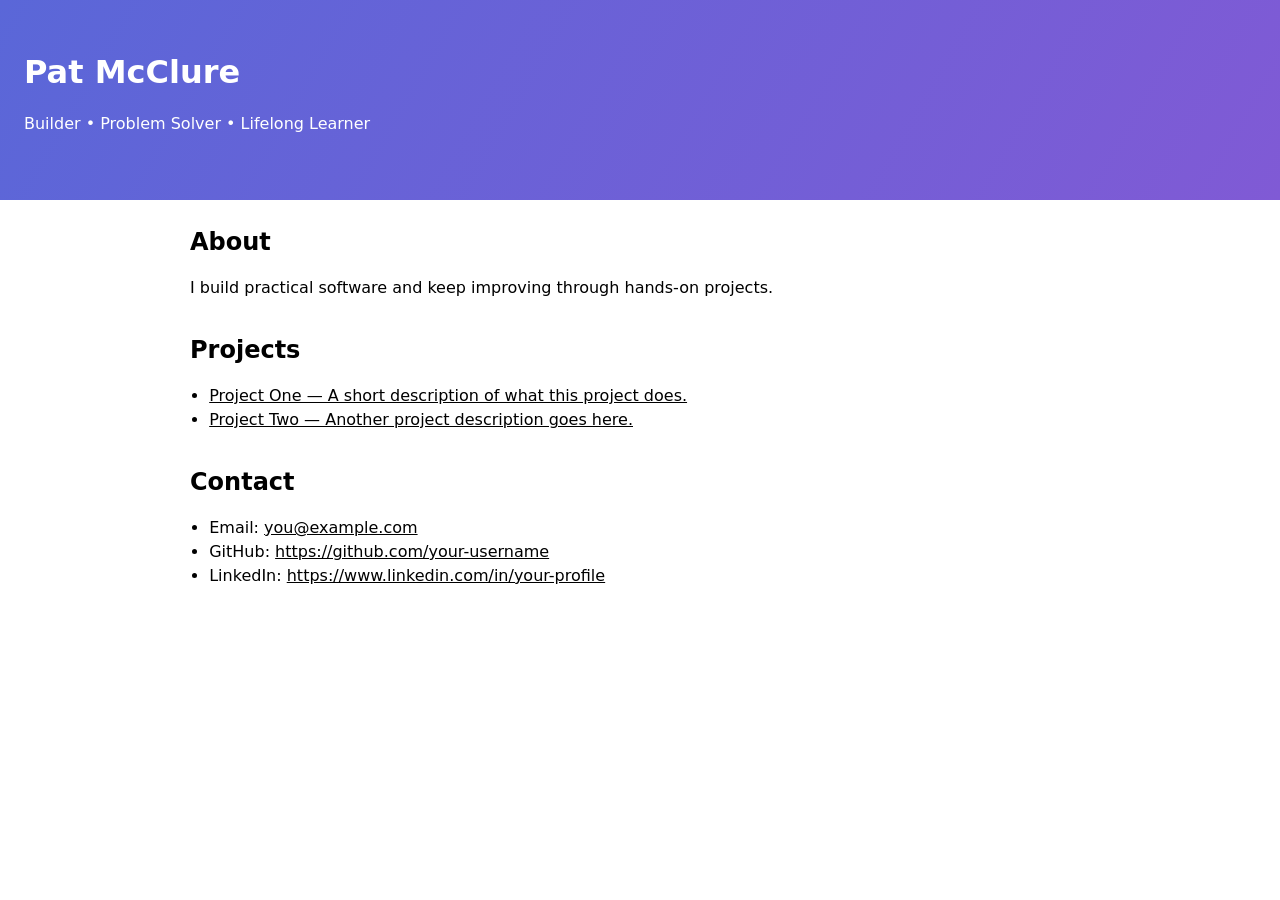
==== index.html @ 82dcc2f0 "feat: add editable static portfolio website Agent-Logs-Url: https://github.com/pmcclure055-ai/pail-m" ====
<!doctype html>
<html lang="en">
  <head>
    <meta charset="UTF-8" />
    <meta name="viewport" content="width=device-width, initial-scale=1.0" />
    <title>Portfolio</title>
    <link rel="stylesheet" href="styles.css" />
  </head>
  <body>
    <header class="hero">
      <h1 id="name">Your Name</h1>
      <p id="headline">Your Headline</p>
    </header>

    <main>
      <section>
        <h2>About</h2>
        <p id="about">Add your story in portfolio.json.</p>
      </section>

      <section>
        <h2>Projects</h2>
        <ul id="projects"></ul>
      </section>

      <section>
        <h2>Contact</h2>
        <ul id="contact"></ul>
      </section>
    </main>

    <script type="module" src="script.js"></script>
  </body>
</html>
---- styles.css ----
:root {
  color-scheme: light dark;
  font-family: Inter, system-ui, -apple-system, Segoe UI, Roboto, Helvetica, Arial, sans-serif;
}

body {
  margin: 0;
  line-height: 1.5;
}

.hero {
  padding: 3rem 1.5rem;
  background: linear-gradient(120deg, #5a67d8, #805ad5);
  color: #fff;
}

main {
  max-width: 900px;
  margin: 0 auto;
  padding: 1.5rem;
}

section {
  margin-bottom: 2rem;
}

h1,
h2 {
  margin: 0 0 0.5rem;
}

ul {
  padding-left: 1.2rem;
}

a {
  color: inherit;
}
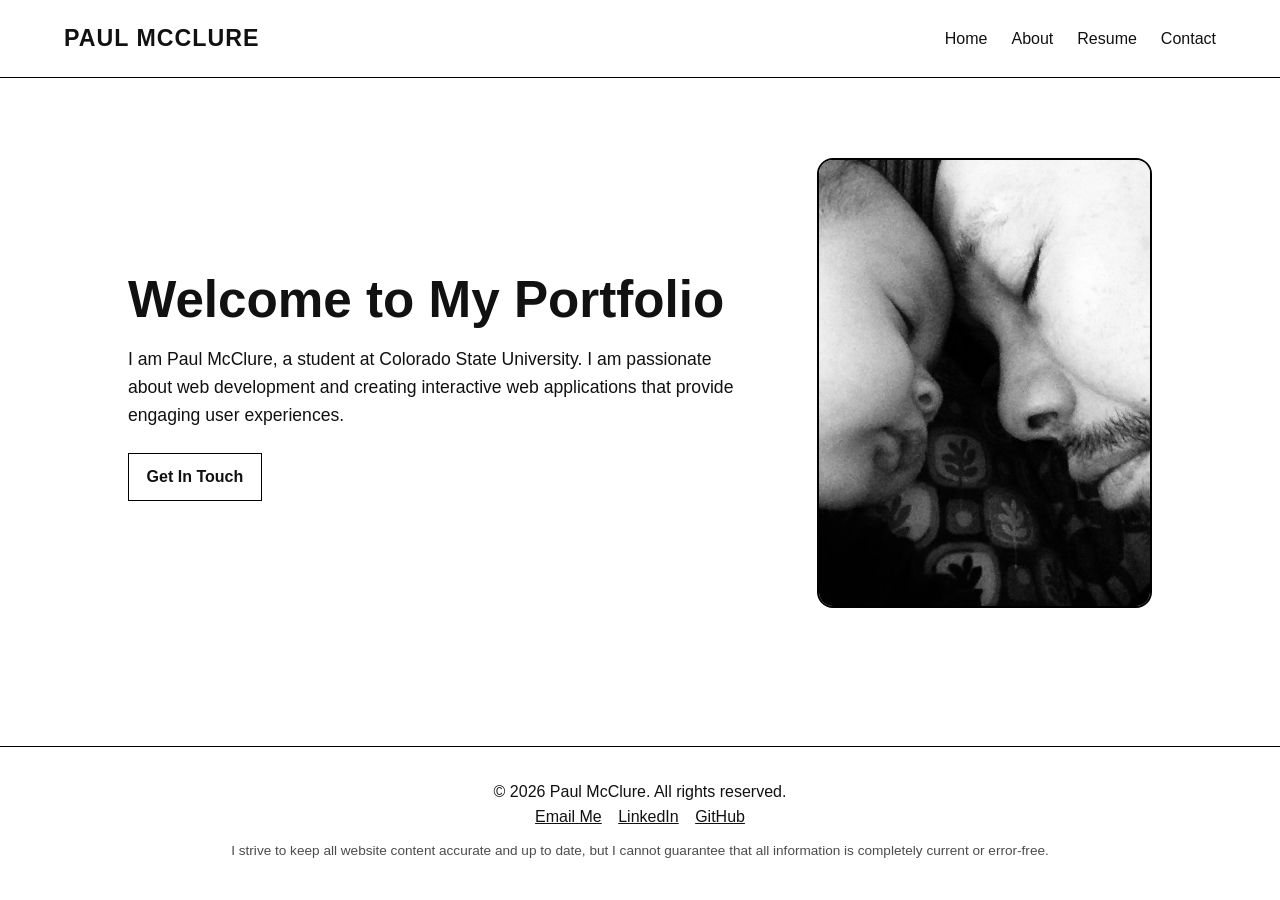
==== commit 7b9fcca3: "Move portfolio files to root directory for GitHub Pages deployment" ====
--- a/index.html
+++ b/index.html
@@ -1,34 +1,50 @@
-<!doctype html>
-<html lang="en">
-  <head>
-    <meta charset="UTF-8" />
-    <meta name="viewport" content="width=device-width, initial-scale=1.0" />
-    <title>Portfolio</title>
-    <link rel="stylesheet" href="styles.css" />
-  </head>
-  <body>
-    <header class="hero">
-      <h1 id="name">Your Name</h1>
-      <p id="headline">Your Headline</p>
-    </header>
-
-    <main>
-      <section>
-        <h2>About</h2>
-        <p id="about">Add your story in portfolio.json.</p>
-      </section>
-
-      <section>
-        <h2>Projects</h2>
-        <ul id="projects"></ul>
-      </section>
-
-      <section>
-        <h2>Contact</h2>
-        <ul id="contact"></ul>
-      </section>
-    </main>
-
-    <script type="module" src="script.js"></script>
-  </body>
-</html>
+<!DOCTYPE html>
+<html lang="en">
+<head>
+    <meta charset="UTF-8">
+    <meta name="viewport" content="width=device-width, initial-scale=1.0">
+    <title>Paul McClure |Portfolio </title>
+    <link rel="stylesheet" href="style.css">
+</head>
+<body>
+
+    <header>
+        <nav>
+            <div class="logo">Paul McClure</div>
+            <ul>
+                <li><a href="index.html">Home</a></li>
+                <li><a href="about.html">About</a></li>
+                <li><a href="resume.html">Resume</a></li>
+                <li><a href="contact.html">Contact</a></li>
+            </ul>
+        </nav>
+    </header>
+
+    <main class="hero">
+        <section class="hero-text">
+            <h1>Welcome to My Portfolio</h1>
+            <p>I am Paul McClure, a student at Colorado State University. I am passionate about web development and creating interactive web applications that provide engaging user experiences.</p>
+            <div class="cta-buttons">
+                <a href="contact.html" class="btn">Get In Touch</a>
+            </div>
+        </section>
+
+        <section class="hero-image">
+            <img src="paul.jpg.JPG" alt="Paul McClure" class="profile-img">
+        </section>
+    </main>
+
+    <footer>
+        <div class="footer-content">
+            <p>&copy; 2026 Paul McClure. All rights reserved.</p>
+            <div class="contact-links">
+                <a href="mailto:pmcclure055@gmail.com">Email Me</a>
+                <a href="https://linkedin.com/in/pmcclure055" target="_blank" rel="noopener noreferrer">LinkedIn</a>
+                <a href="https://github.com/pmcclure055-ai" target="_blank" rel="noopener noreferrer">GitHub</a>
+            </div>
+            <p class="disclaimer">I strive to keep all website content accurate and up to date, but I cannot guarantee that all information is completely current or error-free.</p>
+        </div>
+    </footer>
+
+</body>
+</html>
--- a/style.css
+++ b/style.css
@@ -0,0 +1,400 @@
+/* Base */
+* {
+    margin: 0;
+    padding: 0;
+    box-sizing: border-box;
+}
+
+body {
+    font-family: "Helvetica Neue", Arial, sans-serif;
+    line-height: 1.6;
+    background-color: #ffffff;
+    color: #111111;
+}
+
+a {
+    color: inherit;
+}
+
+/* Shared top navigation used on index/about/contact */
+header {
+    border-bottom: 1px solid #000;
+    padding: 1.25rem 5%;
+}
+
+nav {
+    display: flex;
+    justify-content: space-between;
+    align-items: center;
+}
+
+.logo {
+    font-size: 1.45rem;
+    font-weight: 700;
+    letter-spacing: 1px;
+    text-transform: uppercase;
+}
+
+nav ul {
+    list-style: none;
+    display: flex;
+    gap: 1.5rem;
+}
+
+nav ul li a {
+    text-decoration: none;
+    font-weight: 500;
+    transition: opacity 0.25s ease;
+}
+
+nav ul li a:hover {
+    opacity: 0.65;
+}
+
+/* Hero (index) */
+.hero {
+    display: flex;
+    align-items: center;
+    justify-content: space-between;
+    gap: 2rem;
+    padding: 80px 10%;
+    min-height: 65vh;
+}
+
+.hero-text h1 {
+    font-size: clamp(2rem, 4vw, 3.4rem);
+    line-height: 1.1;
+    margin-bottom: 1rem;
+}
+
+.hero-text p {
+    max-width: 620px;
+    font-size: 1.1rem;
+    margin-bottom: 1.5rem;
+}
+
+.btn,
+.cta-buttons a {
+    display: inline-block;
+    padding: 0.65rem 1.1rem;
+    border: 1px solid #000;
+    text-decoration: none;
+    font-weight: 700;
+    transition: background-color 0.2s ease, color 0.2s ease;
+}
+
+.btn:hover,
+.cta-buttons a:hover {
+    background-color: #000;
+    color: #fff;
+}
+
+.profile-img {
+    width: min(100%, 450px);
+    height: 450px;
+    object-fit: cover;
+    border: 2px solid #000;
+    border-radius: 16px;
+}
+
+/* Shared footer */
+footer,
+.footer {
+    border-top: 1px solid #000;
+    text-align: center;
+    margin-top: 50px;
+    padding: 2rem 5%;
+}
+
+.contact-links a,
+.footer-links a {
+    margin: 0 6px;
+    text-decoration: underline;
+}
+
+.disclaimer {
+    font-size: 0.85rem;
+    margin-top: 10px;
+    opacity: 0.75;
+}
+
+/* About page */
+.about-container {
+    display: flex;
+    align-items: center;
+    justify-content: space-between;
+    gap: 60px;
+    padding: 70px 10%;
+    max-width: 1280px;
+    margin: 0 auto;
+}
+
+.about-text {
+    flex: 1.2;
+}
+
+.about-text h1 {
+    font-size: clamp(2rem, 4vw, 3rem);
+    margin-bottom: 1rem;
+}
+
+.about-text p {
+    margin-bottom: 0.85rem;
+    font-size: 1.05rem;
+}
+
+.skills-section h3 {
+    margin-top: 1rem;
+    margin-bottom: 0.75rem;
+}
+
+.skills-list {
+    list-style: none;
+    display: grid;
+    grid-template-columns: repeat(2, minmax(0, 1fr));
+    gap: 0.5rem 1rem;
+}
+
+.skills-list li {
+    font-weight: 600;
+}
+
+.skills-list i {
+    margin-right: 8px;
+}
+
+.about-image {
+    flex: 1;
+    display: flex;
+    justify-content: center;
+}
+
+/* Contact page */
+.contact-container {
+    display: flex;
+    justify-content: center;
+    align-items: flex-start;
+    gap: 50px;
+    padding: 60px 6%;
+    max-width: 1200px;
+    margin: 0 auto;
+}
+
+.contact-column-text {
+    flex: 1.2;
+}
+
+.contact-column-text h1 {
+    font-size: clamp(2rem, 4vw, 2.7rem);
+    margin-bottom: 1rem;
+}
+
+.contact-details p {
+    margin-bottom: 0.25rem;
+}
+
+.form-instruction {
+    margin: 1rem 0;
+}
+
+form input,
+form textarea {
+    width: 100%;
+    padding: 0.75rem;
+    margin-bottom: 0.65rem;
+    border: 1px solid #ccc;
+    font-family: inherit;
+    font-size: 1rem;
+}
+
+.send-btn {
+    background-color: #000;
+    color: #fff;
+    border: none;
+    padding: 0.7rem 1.1rem;
+    font-weight: 700;
+    cursor: pointer;
+}
+
+.send-btn:hover {
+    background-color: #333;
+}
+
+.contact-column-image {
+    flex: 1;
+    display: flex;
+    justify-content: center;
+}
+
+.contact-photo {
+    width: min(100%, 480px);
+    height: auto;
+    border-radius: 10px;
+    border: 1px solid #ddd;
+}
+
+/* Resume page specific nav */
+.navbar {
+    border-bottom: 1px solid #000;
+    padding: 1.15rem 0;
+}
+
+.nav-container {
+    max-width: 960px;
+    margin: 0 auto;
+    padding: 0 20px;
+    display: flex;
+    align-items: flex-end;
+}
+
+.navbar .logo {
+    margin-right: clamp(3rem, 8vw, 7rem);
+    line-height: 1;
+}
+
+.nav-links {
+    list-style: none;
+    display: flex;
+    gap: 2.25rem;
+    margin-left: auto;
+    align-items: center;
+    padding-bottom: 2px;
+}
+
+.nav-links a {
+    text-decoration: none;
+    font-weight: 500;
+}
+
+.nav-links a.active {
+    text-decoration: underline;
+    font-weight: 700;
+}
+
+.resume-content {
+    max-width: 960px;
+    margin: 40px auto;
+    padding: 0 20px;
+}
+
+.resume-header {
+    display: flex;
+    justify-content: space-between;
+    align-items: center;
+    gap: 1rem;
+    margin-bottom: 20px;
+}
+
+.resume-title {
+    font-size: clamp(2rem, 4vw, 2.8rem);
+    line-height: 1.1;
+}
+
+.download-btn {
+    background-color: #000;
+    color: #fff;
+    border: none;
+    padding: 10px 18px;
+    font-weight: 700;
+    cursor: pointer;
+}
+
+.download-btn:hover {
+    background-color: #333;
+}
+
+.divider {
+    border: 0;
+    border-top: 1px solid #000;
+    margin: 28px 0;
+}
+
+.resume-section {
+    display: grid;
+    grid-template-columns: 1fr 2fr;
+    gap: 20px;
+}
+
+.section-details {
+    display: grid;
+    gap: 14px;
+}
+
+.section-title h2 {
+    font-size: 1.35rem;
+    letter-spacing: 0.5px;
+    text-transform: uppercase;
+}
+
+.resume-item {
+    border-left: 2px solid #e8e8e8;
+    padding-left: 12px;
+}
+
+.entry-header {
+    font-size: 1.03rem;
+    line-height: 1.3;
+}
+
+.entry-meta {
+    color: #444;
+    margin-top: 2px;
+}
+
+.bullet-list {
+    margin-left: 20px;
+    list-style: square;
+}
+
+.bullet-list li {
+    margin-bottom: 5px;
+}
+
+.skill-group {
+    margin-bottom: 16px;
+}
+
+/* Responsive */
+@media (max-width: 992px) {
+    .hero,
+    .about-container,
+    .contact-container {
+        flex-direction: column;
+        text-align: center;
+    }
+
+    .about-container {
+        gap: 35px;
+    }
+
+    .skills-list {
+        grid-template-columns: 1fr;
+    }
+
+    .profile-img {
+        height: auto;
+    }
+}
+
+@media (max-width: 768px) {
+    nav {
+        flex-direction: column;
+        gap: 0.75rem;
+    }
+
+    nav ul,
+    .nav-links {
+        flex-wrap: wrap;
+        justify-content: center;
+        gap: 0.8rem;
+    }
+
+    .resume-header {
+        flex-direction: column;
+        align-items: flex-start;
+    }
+
+    .resume-section {
+        grid-template-columns: 1fr;
+    }
+}
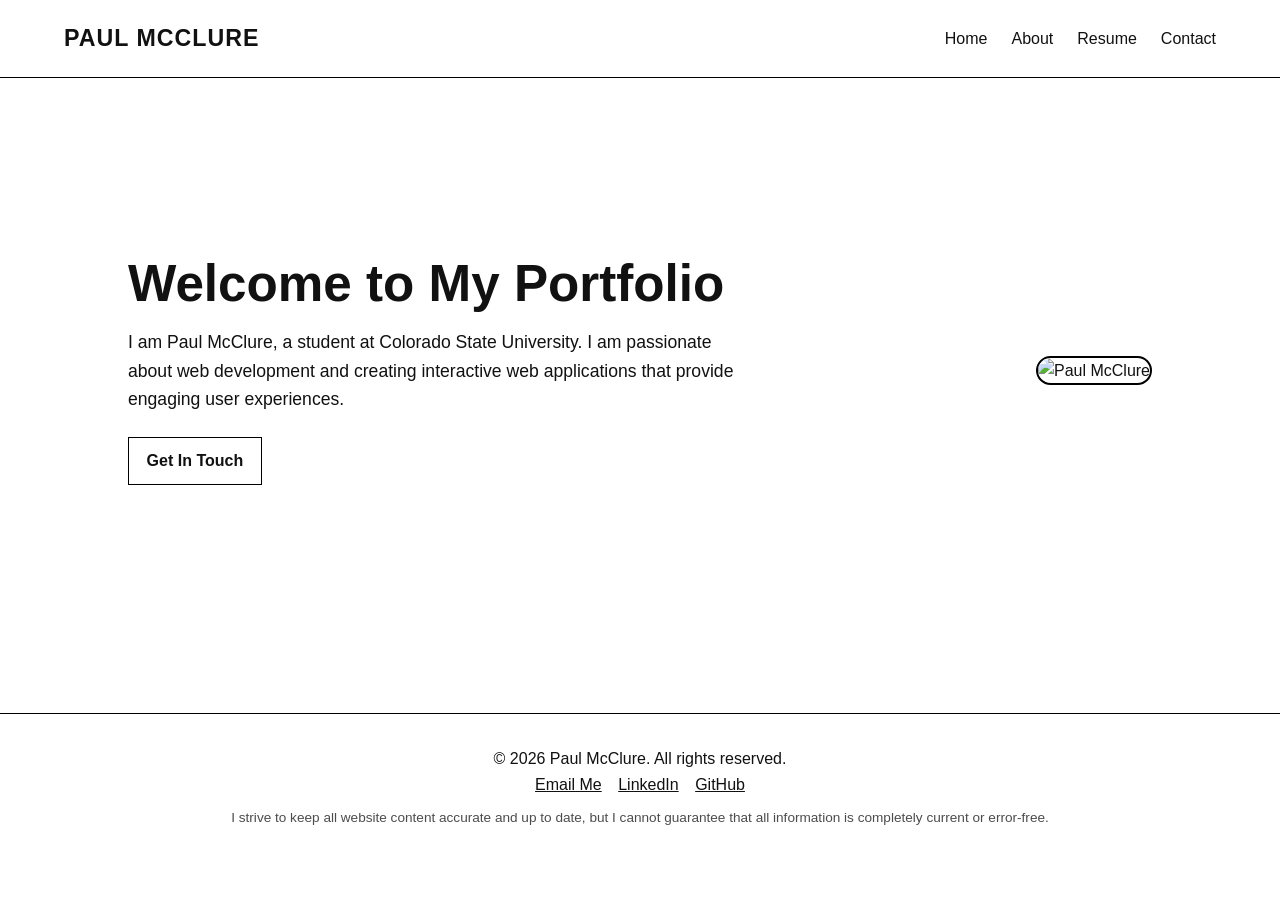
==== commit 4e76bd33: "Update profile picture in index.html to Profile_pic.jpg" ====
--- a/index.html
+++ b/index.html
@@ -30,7 +30,7 @@
         </section>
 
         <section class="hero-image">
-            <img src="paul.jpg.JPG" alt="Paul McClure" class="profile-img">
+            <img src="Profile_pic.jpg" alt="Paul McClure" class="profile-img">
         </section>
     </main>
 
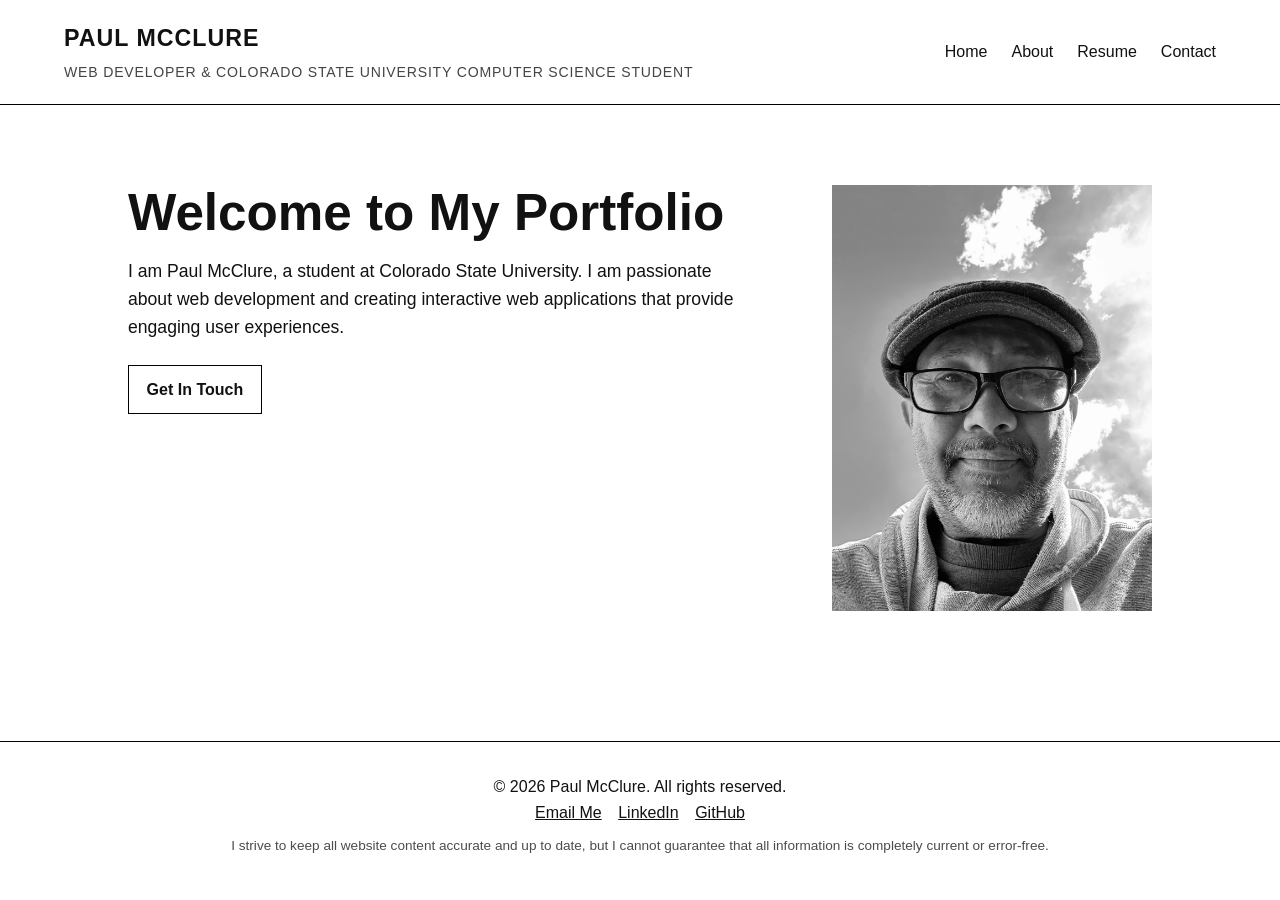
==== commit 5393e715: "Add homepage tagline under name and style it" ====
--- a/index.html
+++ b/index.html
@@ -10,7 +10,10 @@
 
     <header>
         <nav>
-            <div class="logo">Paul McClure</div>
+            <div>
+                <div class="logo">Paul McClure</div>
+                <p class="site-tagline">Web developer &amp; Colorado State University Computer Science student</p>
+            </div>
             <ul>
                 <li><a href="index.html">Home</a></li>
                 <li><a href="about.html">About</a></li>
--- a/style.css
+++ b/style.css
@@ -35,6 +35,14 @@
     text-transform: uppercase;
 }
 
+.site-tagline {
+    margin-top: 0.25rem;
+    font-size: 0.88rem;
+    color: #444;
+    text-transform: uppercase;
+    letter-spacing: 0.8px;
+}
+
 nav ul {
     list-style: none;
     display: flex;
@@ -54,11 +62,23 @@
 /* Hero (index) */
 .hero {
     display: flex;
-    align-items: center;
+    align-items: flex-start;
     justify-content: space-between;
-    gap: 2rem;
+    gap: 2.5rem;
     padding: 80px 10%;
     min-height: 65vh;
+}
+
+.hero-text {
+    flex: 1 1 60%;
+    min-width: 280px;
+}
+
+.hero-image {
+    flex: 0 0 320px;
+    min-width: 260px;
+    display: flex;
+    justify-content: center;
 }
 
 .hero-text h1 {
@@ -90,11 +110,9 @@
 }
 
 .profile-img {
-    width: min(100%, 450px);
-    height: 450px;
-    object-fit: cover;
-    border: 2px solid #000;
-    border-radius: 16px;
+    width: 100%;
+    max-width: 320px;
+    height: auto;
 }
 
 /* Shared footer */
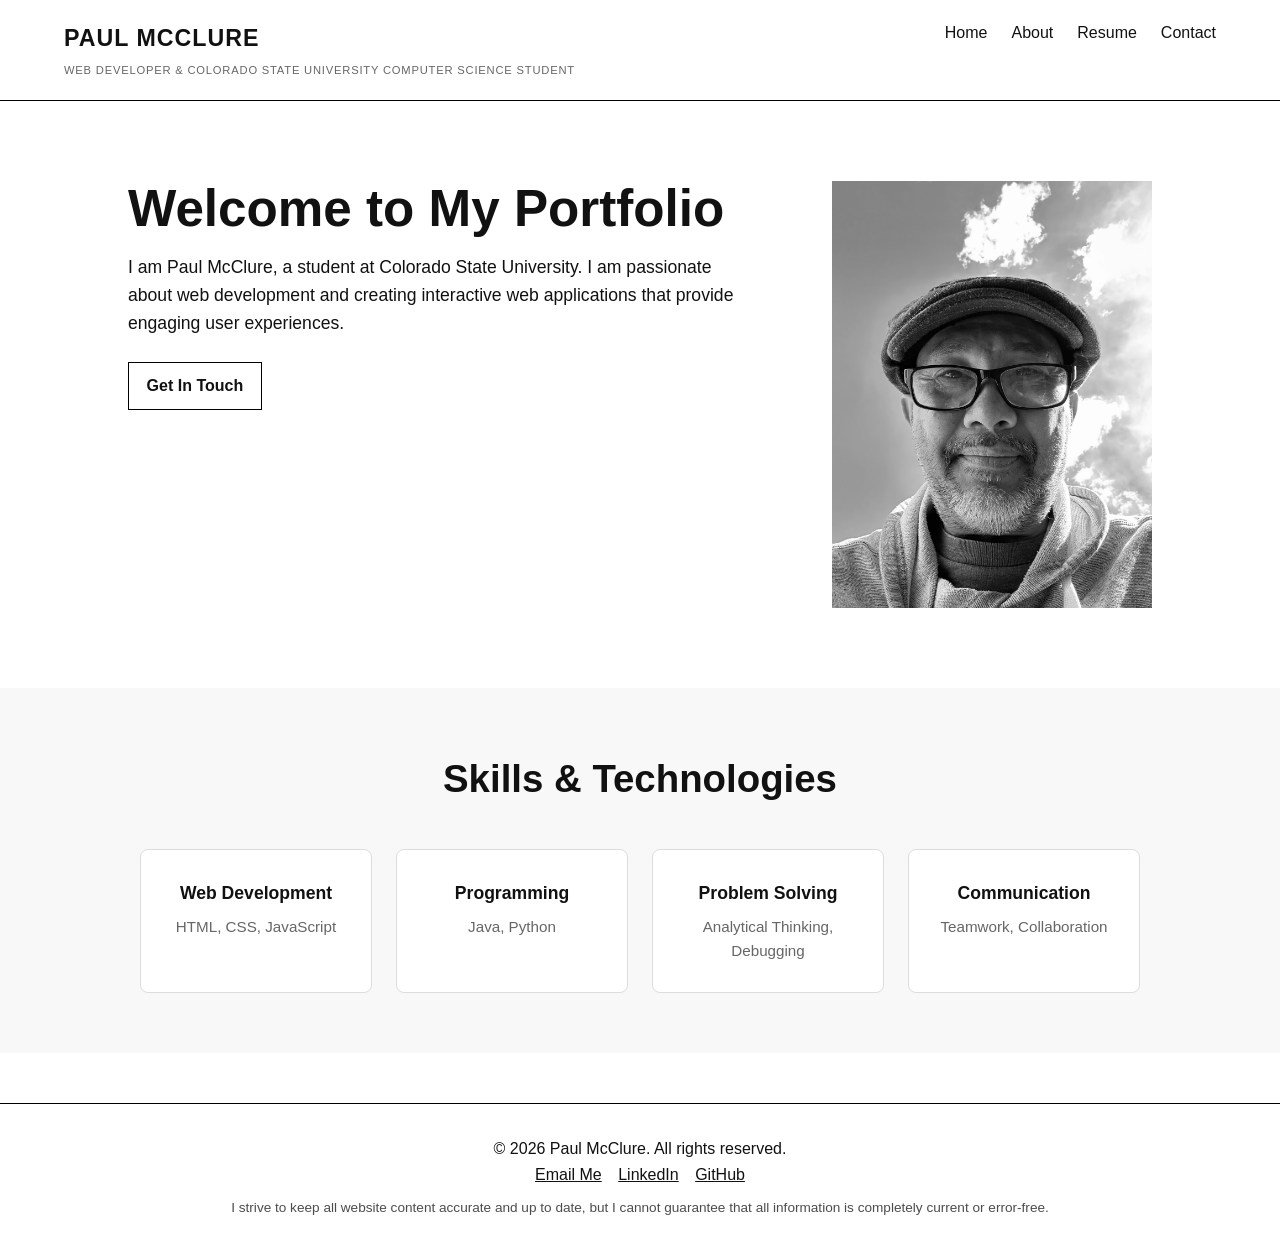
==== commit 27fc47cb: "Add skills highlights section to homepage" ====
--- a/index.html
+++ b/index.html
@@ -37,6 +37,28 @@
         </section>
     </main>
 
+    <section class="skills-highlights">
+        <h2>Skills & Technologies</h2>
+        <div class="skills-grid">
+            <div class="skill-card">
+                <h3>Web Development</h3>
+                <p>HTML, CSS, JavaScript</p>
+            </div>
+            <div class="skill-card">
+                <h3>Programming</h3>
+                <p>Java, Python</p>
+            </div>
+            <div class="skill-card">
+                <h3>Problem Solving</h3>
+                <p>Analytical Thinking, Debugging</p>
+            </div>
+            <div class="skill-card">
+                <h3>Communication</h3>
+                <p>Teamwork, Collaboration</p>
+            </div>
+        </div>
+    </section>
+
     <footer>
         <div class="footer-content">
             <p>&copy; 2026 Paul McClure. All rights reserved.</p>
--- a/style.css
+++ b/style.css
@@ -25,7 +25,13 @@
 nav {
     display: flex;
     justify-content: space-between;
-    align-items: center;
+    align-items: flex-start;
+    gap: 2rem;
+}
+
+nav > div {
+    display: flex;
+    flex-direction: column;
 }
 
 .logo {
@@ -33,14 +39,16 @@
     font-weight: 700;
     letter-spacing: 1px;
     text-transform: uppercase;
+    margin-bottom: 0.3rem;
 }
 
 .site-tagline {
-    margin-top: 0.25rem;
-    font-size: 0.88rem;
-    color: #444;
+    font-size: 0.7rem;
+    color: #666;
     text-transform: uppercase;
     letter-spacing: 0.8px;
+    margin: 0;
+    font-weight: 400;
 }
 
 nav ul {
@@ -107,6 +115,51 @@
 .cta-buttons a:hover {
     background-color: #000;
     color: #fff;
+}
+
+/* Skills Highlights Section */
+.skills-highlights {
+    background-color: #f8f8f8;
+    padding: 60px 10%;
+    text-align: center;
+}
+
+.skills-highlights h2 {
+    font-size: clamp(1.8rem, 3vw, 2.5rem);
+    margin-bottom: 2.5rem;
+    font-weight: 700;
+}
+
+.skills-grid {
+    display: grid;
+    grid-template-columns: repeat(auto-fit, minmax(220px, 1fr));
+    gap: 1.5rem;
+    max-width: 1000px;
+    margin: 0 auto;
+}
+
+.skill-card {
+    background-color: #fff;
+    padding: 1.8rem;
+    border: 1px solid #ddd;
+    border-radius: 8px;
+    transition: transform 0.25s ease, box-shadow 0.25s ease;
+}
+
+.skill-card:hover {
+    transform: translateY(-4px);
+    box-shadow: 0 4px 12px rgba(0, 0, 0, 0.1);
+}
+
+.skill-card h3 {
+    font-size: 1.1rem;
+    margin-bottom: 0.5rem;
+    font-weight: 700;
+}
+
+.skill-card p {
+    font-size: 0.95rem;
+    color: #666;
 }
 
 .profile-img {
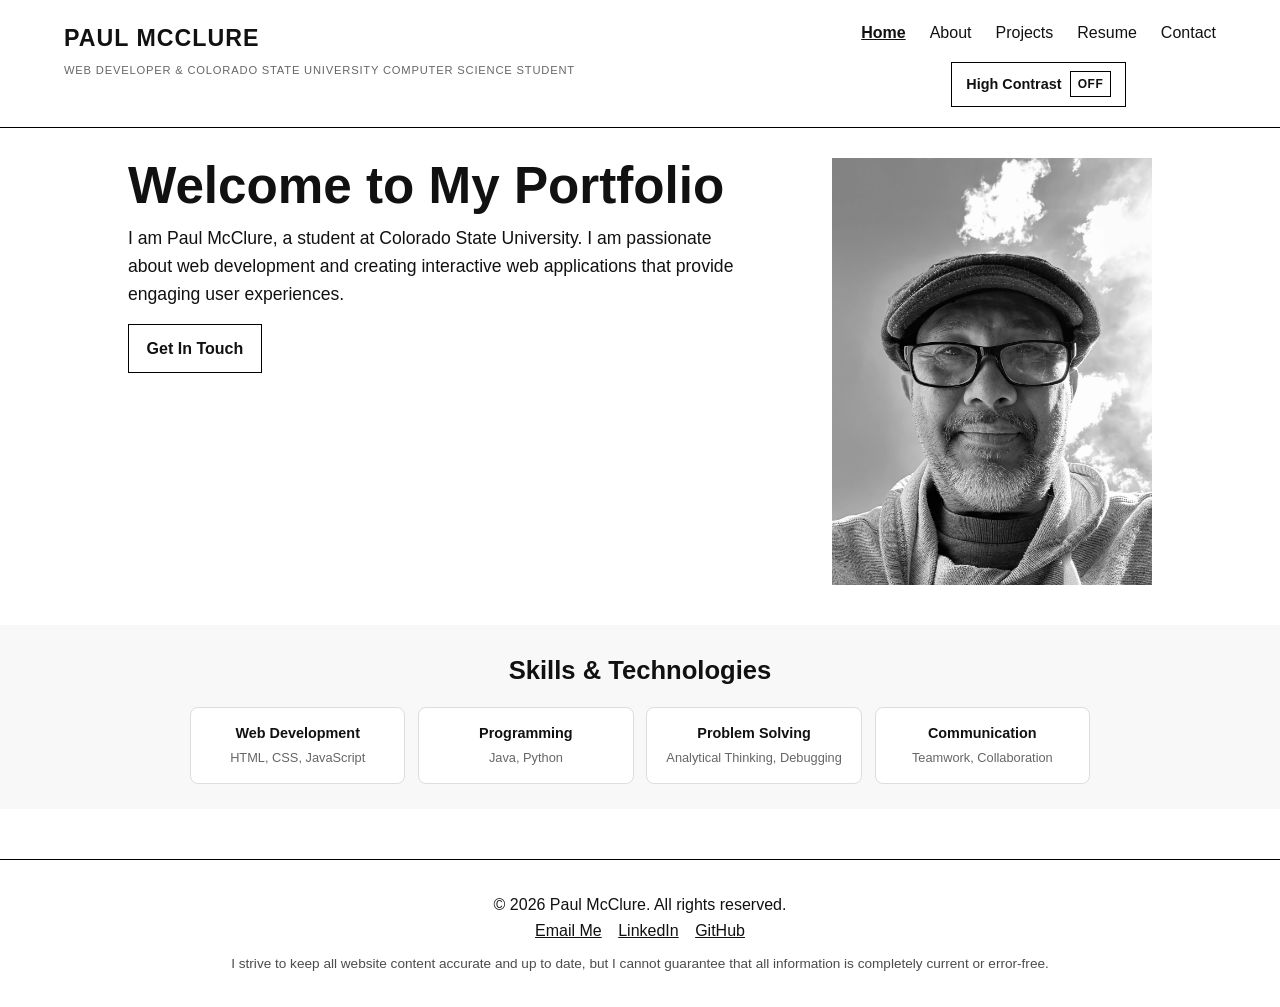
==== commit 6e835859: "Unify header/footer, add projects page, and add high-contrast toggle" ====
--- a/index.html
+++ b/index.html
@@ -5,6 +5,7 @@
     <meta name="viewport" content="width=device-width, initial-scale=1.0">
     <title>Paul McClure |Portfolio </title>
     <link rel="stylesheet" href="style.css">
+    <script src="theme-toggle.js" defer></script>
 </head>
 <body>
 
@@ -14,12 +15,19 @@
                 <div class="logo">Paul McClure</div>
                 <p class="site-tagline">Web developer &amp; Colorado State University Computer Science student</p>
             </div>
-            <ul>
-                <li><a href="index.html">Home</a></li>
-                <li><a href="about.html">About</a></li>
-                <li><a href="resume.html">Resume</a></li>
-                <li><a href="contact.html">Contact</a></li>
-            </ul>
+            <div class="nav-controls">
+                <ul>
+                    <li><a href="index.html" class="active">Home</a></li>
+                    <li><a href="about.html">About</a></li>
+                    <li><a href="projects.html">Projects</a></li>
+                    <li><a href="resume.html">Resume</a></li>
+                    <li><a href="contact.html">Contact</a></li>
+                </ul>
+                <button type="button" class="theme-toggle" data-theme-toggle aria-pressed="false" aria-label="Toggle high contrast mode">
+                    <span class="theme-toggle-text">High Contrast</span>
+                    <span class="theme-toggle-state" aria-hidden="true">Off</span>
+                </button>
+            </div>
         </nav>
     </header>
 
--- a/style.css
+++ b/style.css
@@ -1,4 +1,44 @@
 /* Base */
+:root {
+    color-scheme: light;
+    --bg: #ffffff;
+    --text: #111111;
+    --border: #000000;
+    --muted: #666666;
+    --muted-strong: #444444;
+    --surface: #f8f8f8;
+    --surface-strong: #ffffff;
+    --surface-border: #dddddd;
+    --surface-subtle: #e8e8e8;
+    --button-bg: #000000;
+    --button-text: #ffffff;
+    --button-hover: #333333;
+    --panel-gradient-start: #ffffff;
+    --panel-gradient-end: #f4f4f4;
+    --shadow-color: rgba(0, 0, 0, 0.1);
+    --focus-ring: #0a66d0;
+}
+
+html[data-theme="contrast"] {
+    color-scheme: dark;
+    --bg: #000000;
+    --text: #ffffff;
+    --border: #ffffff;
+    --muted: #f0f0f0;
+    --muted-strong: #e3e3e3;
+    --surface: #080808;
+    --surface-strong: #000000;
+    --surface-border: #ffffff;
+    --surface-subtle: #ffffff;
+    --button-bg: #ffffff;
+    --button-text: #000000;
+    --button-hover: #d9d9d9;
+    --panel-gradient-start: #000000;
+    --panel-gradient-end: #101010;
+    --shadow-color: rgba(255, 255, 255, 0.18);
+    --focus-ring: #ffde59;
+}
+
 * {
     margin: 0;
     padding: 0;
@@ -8,17 +48,25 @@
 body {
     font-family: "Helvetica Neue", Arial, sans-serif;
     line-height: 1.6;
-    background-color: #ffffff;
-    color: #111111;
+    background-color: var(--bg);
+    color: var(--text);
 }
 
 a {
     color: inherit;
 }
 
-/* Shared top navigation used on index/about/contact */
-header {
-    border-bottom: 1px solid #000;
+a:focus-visible,
+button:focus-visible,
+input:focus-visible,
+textarea:focus-visible {
+    outline: 3px solid var(--focus-ring);
+    outline-offset: 3px;
+}
+
+/* Shared top navigation used on index/about/contact/resume */
+body > header {
+    border-bottom: 1px solid var(--border);
     padding: 1.25rem 5%;
 }
 
@@ -34,6 +82,13 @@
     flex-direction: column;
 }
 
+.nav-controls {
+    display: flex;
+    align-items: center;
+    gap: 1rem;
+    margin-left: auto;
+}
+
 .logo {
     font-size: 1.45rem;
     font-weight: 700;
@@ -44,7 +99,7 @@
 
 .site-tagline {
     font-size: 0.7rem;
-    color: #666;
+    color: var(--muted);
     text-transform: uppercase;
     letter-spacing: 0.8px;
     margin: 0;
@@ -63,8 +118,52 @@
     transition: opacity 0.25s ease;
 }
 
+nav ul li a.active {
+    text-decoration: underline;
+    font-weight: 700;
+}
+
 nav ul li a:hover {
     opacity: 0.65;
+}
+
+.theme-toggle {
+    display: inline-flex;
+    align-items: center;
+    gap: 0.55rem;
+    padding: 0.55rem 0.9rem;
+    border: 1px solid var(--border);
+    background-color: var(--surface-strong);
+    color: var(--text);
+    font: inherit;
+    font-size: 0.9rem;
+    font-weight: 700;
+    cursor: pointer;
+}
+
+.theme-toggle:hover {
+    background-color: var(--button-bg);
+    color: var(--button-text);
+}
+
+.theme-toggle-state {
+    min-width: 2.2rem;
+    text-align: center;
+    padding: 0.15rem 0.4rem;
+    border: 1px solid var(--border);
+    font-size: 0.75rem;
+    letter-spacing: 0.6px;
+    text-transform: uppercase;
+}
+
+.theme-toggle[aria-pressed="true"] {
+    background-color: var(--button-bg);
+    color: var(--button-text);
+}
+
+.theme-toggle[aria-pressed="true"] .theme-toggle-state {
+    background-color: var(--surface-strong);
+    color: var(--text);
 }
 
 /* Hero (index) */
@@ -73,8 +172,8 @@
     align-items: flex-start;
     justify-content: space-between;
     gap: 2.5rem;
-    padding: 80px 10%;
-    min-height: 65vh;
+    padding: 30px 10% 40px 10%;
+    min-height: auto;
 }
 
 .hero-text {
@@ -92,20 +191,20 @@
 .hero-text h1 {
     font-size: clamp(2rem, 4vw, 3.4rem);
     line-height: 1.1;
-    margin-bottom: 1rem;
+    margin-bottom: 0.6rem;
 }
 
 .hero-text p {
     max-width: 620px;
     font-size: 1.1rem;
-    margin-bottom: 1.5rem;
+    margin-bottom: 1rem;
 }
 
 .btn,
 .cta-buttons a {
     display: inline-block;
     padding: 0.65rem 1.1rem;
-    border: 1px solid #000;
+    border: 1px solid var(--border);
     text-decoration: none;
     font-weight: 700;
     transition: background-color 0.2s ease, color 0.2s ease;
@@ -113,53 +212,54 @@
 
 .btn:hover,
 .cta-buttons a:hover {
-    background-color: #000;
-    color: #fff;
+    background-color: var(--button-bg);
+    color: var(--button-text);
 }
 
 /* Skills Highlights Section */
 .skills-highlights {
-    background-color: #f8f8f8;
-    padding: 60px 10%;
+    background-color: var(--surface);
+    padding: 25px 10%;
     text-align: center;
+    margin-top: 0;
 }
 
 .skills-highlights h2 {
-    font-size: clamp(1.8rem, 3vw, 2.5rem);
-    margin-bottom: 2.5rem;
+    font-size: clamp(1.3rem, 2vw, 1.6rem);
+    margin-bottom: 1rem;
     font-weight: 700;
 }
 
 .skills-grid {
     display: grid;
-    grid-template-columns: repeat(auto-fit, minmax(220px, 1fr));
-    gap: 1.5rem;
-    max-width: 1000px;
+    grid-template-columns: repeat(auto-fit, minmax(200px, 1fr));
+    gap: 0.8rem;
+    max-width: 900px;
     margin: 0 auto;
 }
 
 .skill-card {
-    background-color: #fff;
-    padding: 1.8rem;
-    border: 1px solid #ddd;
+    background-color: var(--surface-strong);
+    padding: 0.9rem;
+    border: 1px solid var(--surface-border);
     border-radius: 8px;
     transition: transform 0.25s ease, box-shadow 0.25s ease;
 }
 
 .skill-card:hover {
     transform: translateY(-4px);
-    box-shadow: 0 4px 12px rgba(0, 0, 0, 0.1);
+    box-shadow: 0 4px 12px var(--shadow-color);
 }
 
 .skill-card h3 {
-    font-size: 1.1rem;
-    margin-bottom: 0.5rem;
+    font-size: 0.9rem;
+    margin-bottom: 0.2rem;
     font-weight: 700;
 }
 
 .skill-card p {
-    font-size: 0.95rem;
-    color: #666;
+    font-size: 0.8rem;
+    color: var(--muted);
 }
 
 .profile-img {
@@ -171,7 +271,7 @@
 /* Shared footer */
 footer,
 .footer {
-    border-top: 1px solid #000;
+    border-top: 1px solid var(--border);
     text-align: center;
     margin-top: 50px;
     padding: 2rem 5%;
@@ -194,50 +294,66 @@
     display: flex;
     align-items: center;
     justify-content: space-between;
-    gap: 60px;
-    padding: 70px 10%;
+    gap: 96px;
+    padding: 62px 10% 36px 10%;
     max-width: 1280px;
     margin: 0 auto;
 }
 
 .about-text {
-    flex: 1.2;
+    flex: 1 1 58%;
+    min-width: 280px;
 }
 
 .about-text h1 {
     font-size: clamp(2rem, 4vw, 3rem);
+    margin-top: 0;
     margin-bottom: 1rem;
 }
 
 .about-text p {
     margin-bottom: 0.85rem;
     font-size: 1.05rem;
-}
-
-.skills-section h3 {
-    margin-top: 1rem;
-    margin-bottom: 0.75rem;
-}
-
-.skills-list {
-    list-style: none;
-    display: grid;
-    grid-template-columns: repeat(2, minmax(0, 1fr));
-    gap: 0.5rem 1rem;
-}
-
-.skills-list li {
-    font-weight: 600;
-}
-
-.skills-list i {
-    margin-right: 8px;
+    line-height: 1.7;
+}
+
+.about-skills {
+    padding: 30px 10% 50px 10%;
+    border-top: 1px solid var(--border);
+    max-width: 1280px;
+    margin: 0 auto;
+}
+
+.about-skills h2 {
+    font-size: 1.1rem;
+    font-weight: 700;
+    text-transform: uppercase;
+    letter-spacing: 1.5px;
+    margin-bottom: 1.2rem;
+    color: var(--text);
+}
+
+.about-skills .skills-grid {
+    max-width: none;
+    margin: 0;
+    grid-template-columns: repeat(4, minmax(0, 1fr));
+    gap: 1rem;
 }
 
 .about-image {
-    flex: 1;
+    flex: 1 1 42%;
     display: flex;
     justify-content: center;
+    align-items: center;
+    padding-top: 0;
+}
+
+.about-photo {
+    width: 100%;
+    max-width: 390px;
+    height: auto;
+    border-radius: 8px;
+    border: 2px solid var(--border);
 }
 
 /* Contact page */
@@ -245,7 +361,7 @@
     display: flex;
     justify-content: center;
     align-items: flex-start;
-    gap: 50px;
+    gap: 82px;
     padding: 60px 6%;
     max-width: 1200px;
     margin: 0 auto;
@@ -273,14 +389,16 @@
     width: 100%;
     padding: 0.75rem;
     margin-bottom: 0.65rem;
-    border: 1px solid #ccc;
+    border: 1px solid var(--surface-border);
+    background-color: var(--surface-strong);
+    color: var(--text);
     font-family: inherit;
     font-size: 1rem;
 }
 
 .send-btn {
-    background-color: #000;
-    color: #fff;
+    background-color: var(--button-bg);
+    color: var(--button-text);
     border: none;
     padding: 0.7rem 1.1rem;
     font-weight: 700;
@@ -288,7 +406,7 @@
 }
 
 .send-btn:hover {
-    background-color: #333;
+    background-color: var(--button-hover);
 }
 
 .contact-column-image {
@@ -301,45 +419,58 @@
     width: min(100%, 480px);
     height: auto;
     border-radius: 10px;
-    border: 1px solid #ddd;
-}
-
-/* Resume page specific nav */
-.navbar {
-    border-bottom: 1px solid #000;
-    padding: 1.15rem 0;
-}
-
-.nav-container {
-    max-width: 960px;
+    border: 1px solid var(--surface-border);
+}
+
+/* Projects page */
+.projects-page {
+    padding: 64px 10% 72px 10%;
+}
+
+.projects-panel {
+    max-width: 760px;
     margin: 0 auto;
-    padding: 0 20px;
-    display: flex;
-    align-items: flex-end;
-}
-
-.navbar .logo {
-    margin-right: clamp(3rem, 8vw, 7rem);
-    line-height: 1;
-}
-
-.nav-links {
-    list-style: none;
-    display: flex;
-    gap: 2.25rem;
-    margin-left: auto;
-    align-items: center;
-    padding-bottom: 2px;
-}
-
-.nav-links a {
-    text-decoration: none;
-    font-weight: 500;
-}
-
-.nav-links a.active {
-    text-decoration: underline;
-    font-weight: 700;
+    border: 1px solid var(--border);
+    padding: 40px clamp(24px, 5vw, 48px);
+    background: linear-gradient(135deg, var(--panel-gradient-start) 0%, var(--panel-gradient-end) 100%);
+}
+
+.projects-kicker {
+    display: inline-block;
+    font-size: 0.78rem;
+    text-transform: uppercase;
+    letter-spacing: 1.5px;
+    margin-bottom: 1rem;
+}
+
+.projects-panel h1 {
+    font-size: clamp(2.2rem, 5vw, 3.4rem);
+    line-height: 1.05;
+    margin-bottom: 1rem;
+}
+
+.projects-panel p {
+    font-size: 1.05rem;
+    max-width: 56ch;
+    margin-bottom: 1rem;
+}
+
+.construction-btn {
+    display: inline-block;
+    margin-top: 0.5rem;
+    padding: 0.8rem 1.2rem;
+    border: 1px solid var(--border);
+    background-color: var(--button-bg);
+    color: var(--button-text);
+    font: inherit;
+    font-weight: 700;
+    cursor: not-allowed;
+    opacity: 1;
+}
+
+.projects-note {
+    margin-top: 1rem;
+    color: var(--muted-strong);
 }
 
 .resume-content {
@@ -362,8 +493,8 @@
 }
 
 .download-btn {
-    background-color: #000;
-    color: #fff;
+    background-color: var(--button-bg);
+    color: var(--button-text);
     border: none;
     padding: 10px 18px;
     font-weight: 700;
@@ -371,12 +502,12 @@
 }
 
 .download-btn:hover {
-    background-color: #333;
+    background-color: var(--button-hover);
 }
 
 .divider {
     border: 0;
-    border-top: 1px solid #000;
+    border-top: 1px solid var(--border);
     margin: 28px 0;
 }
 
@@ -398,7 +529,7 @@
 }
 
 .resume-item {
-    border-left: 2px solid #e8e8e8;
+    border-left: 2px solid var(--surface-subtle);
     padding-left: 12px;
 }
 
@@ -408,7 +539,7 @@
 }
 
 .entry-meta {
-    color: #444;
+    color: var(--muted-strong);
     margin-top: 2px;
 }
 
@@ -438,8 +569,9 @@
         gap: 35px;
     }
 
-    .skills-list {
-        grid-template-columns: 1fr;
+    .about-skills .skills-grid {
+        justify-content: center;
+        grid-template-columns: repeat(2, minmax(0, 1fr));
     }
 
     .profile-img {
@@ -450,14 +582,30 @@
 @media (max-width: 768px) {
     nav {
         flex-direction: column;
+        align-items: center;
         gap: 0.75rem;
-    }
-
-    nav ul,
-    .nav-links {
+        text-align: center;
+    }
+
+    nav > div {
+        align-items: center;
+    }
+
+    .nav-controls {
+        flex-direction: column;
+        width: 100%;
+        margin-left: 0;
+    }
+
+    .site-tagline {
+        max-width: 32ch;
+    }
+
+    nav ul {
         flex-wrap: wrap;
         justify-content: center;
         gap: 0.8rem;
+        width: 100%;
     }
 
     .resume-header {
@@ -465,7 +613,15 @@
         align-items: flex-start;
     }
 
+    .projects-page {
+        padding: 40px 6% 56px 6%;
+    }
+
     .resume-section {
         grid-template-columns: 1fr;
     }
-}
+
+    .about-skills .skills-grid {
+        grid-template-columns: 1fr;
+    }
+}
